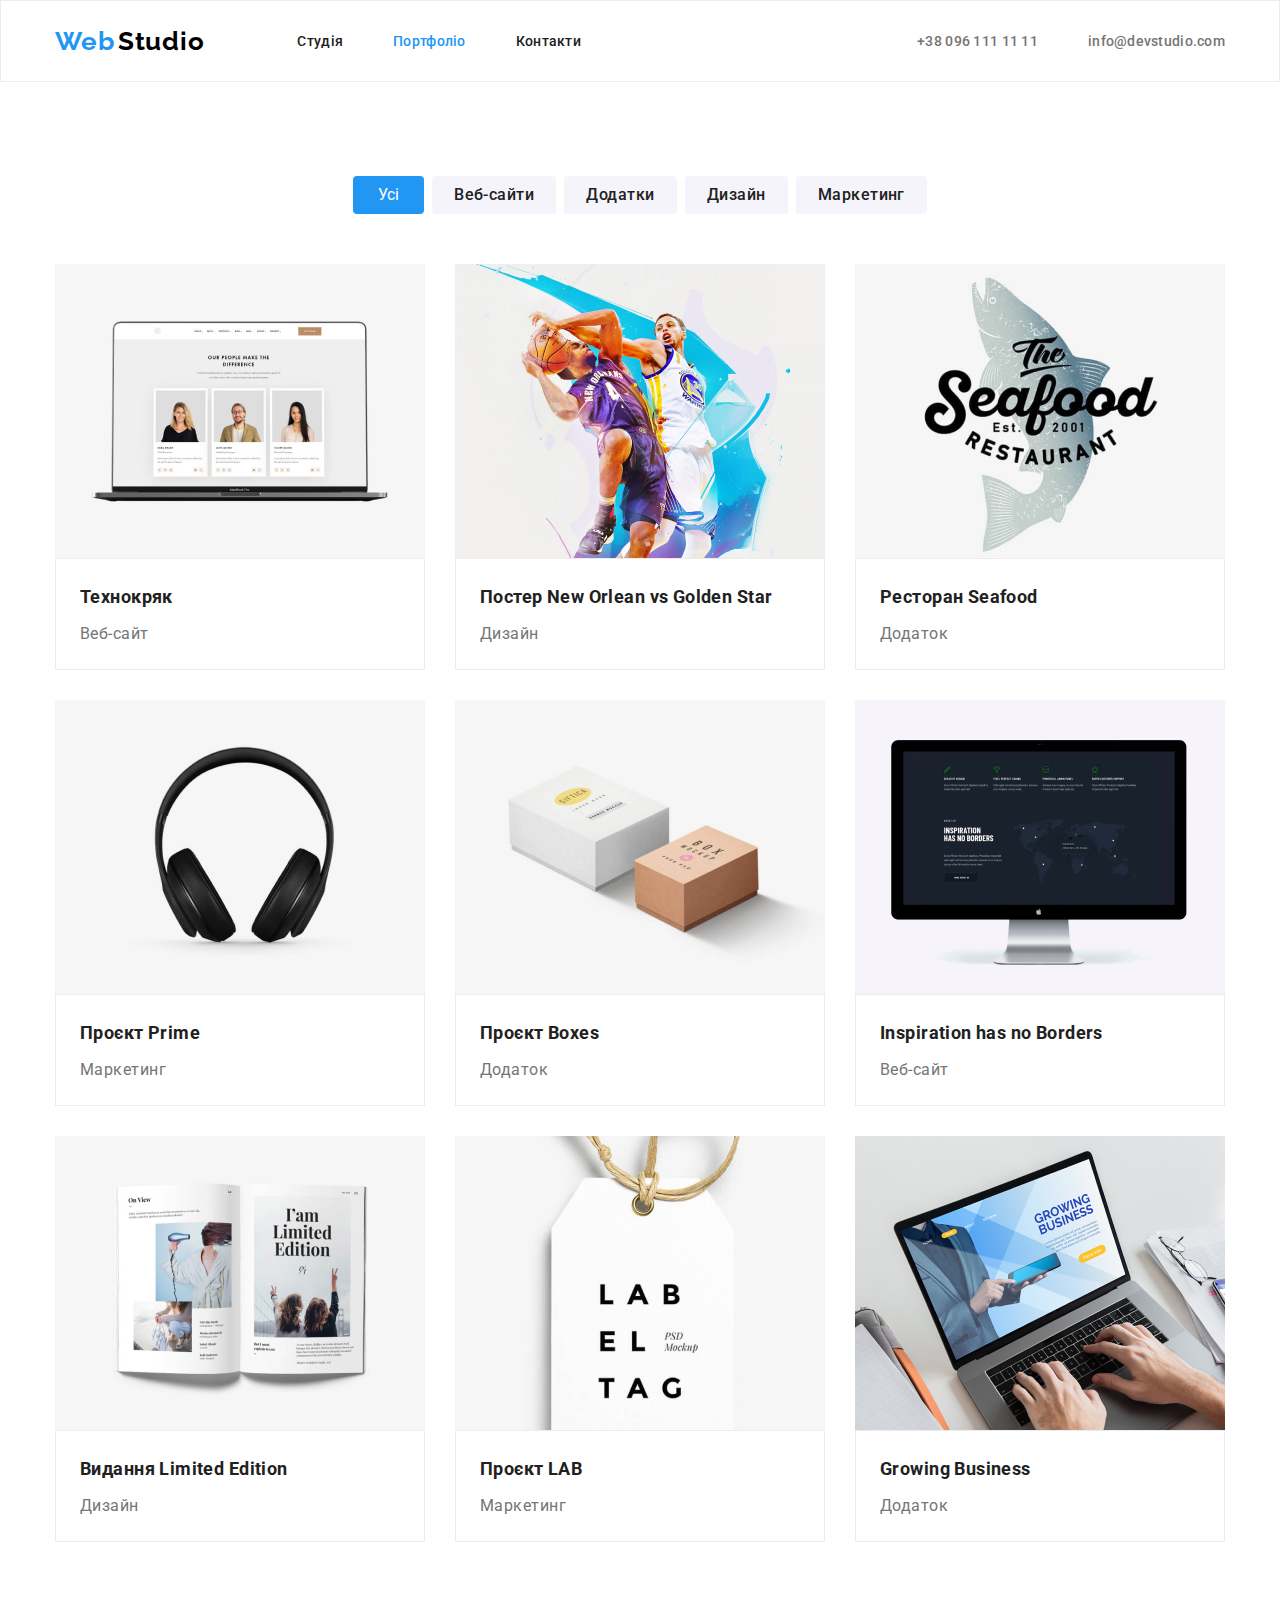
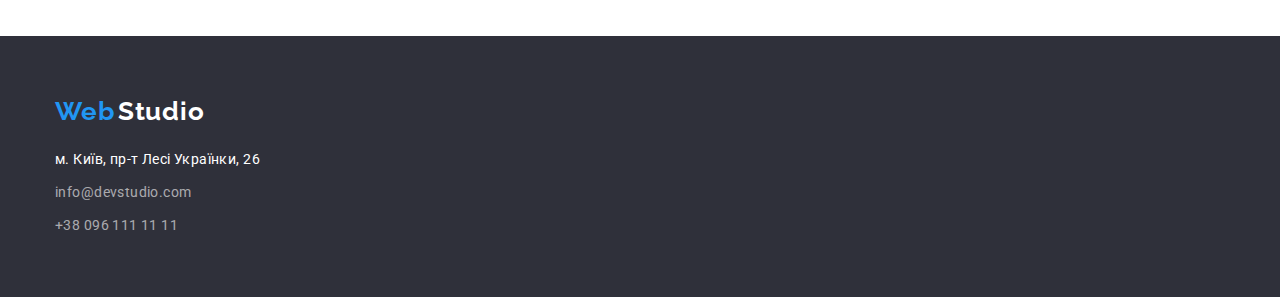
==== portfolio.html @ b94b622e "04" ====
<!DOCTYPE html>
<html lang="en">

<head>
    <meta charset="UTF-8">
    <meta http-equiv="X-UA-Compatible" content="IE=edge">
    <meta name="viewport" content="width=device-width, initial-scale=1.0">
    <title>webstudio</title>
    <link rel="stylesheet" href="https://cdn.jsdelivr.net/npm/modern-normalize@1.1.0/modern-normalize.min.css" />
    <link rel="preconnect" href="https://fonts.googleapis.com">
    <link rel="preconnect" href="https://fonts.gstatic.com" crossorigin>
    <link
        href="https://fonts.googleapis.com/css2?family=Montserrat:wght@400;700&family=Raleway:wght@700&family=Roboto:wght@400;500;700;900&display=swap"
        rel="stylesheet">
    <link rel="stylesheet" href="./css/style.css">
</head>

<body>
    <header>
        <div class="conteiner header-conteiner">
            <nav class="main-nav">
                <a href="/" class="logo link">
                    <span class="header-first-part">Web</span>
                    <span class="header-last-part">Studio</span>
                </a>
                <ul class="list header-nav">
                    <li class="header-nav-item"><a href="index.html" class="header-nav-studio link">Студія</a></li>
                    <li class="header-nav-item"><a href="" class="header-nav-portfolio link">Портфоліо</a></li>
                    <li class="header-nav-item"><a href="" class="header-nav-contact link">Контакти</a></li>
                </ul>
            </nav>
            <ul class="list after-nav">
                <li class="header-tel-link link"><a class="address-tel" href="tel:+380961111111">+38 096 111 11 11</a>
                </li>
                <li class="header-mail-link link"><a class="address-mails"
                        href="mailto:info@devstudio.com">info@devstudio.com</a></li>
            </ul>
        </div>
    </header>
    <main>
        <section>
            <div class="conteiner">
                <h1 class="visually-hidden">texsection</h1>
                <ul class="about-conteiner list">
                    <li class="list"><button type="button" class="main-about-all ">Усі</button></li>
                    <li class="list"><button type="button" class="main-about-line ">Веб-сайти</button></li>
                    <li class="list"><button type="button" class="main-about-line">Додатки</button></li>
                    <li class="list"><button type="button" class="main-about-line">Дизайн</button></li>
                    <li class="list"><button type="button" class="main-about-line">Маркетинг</button></li>
                </ul>
                <ul class="list list-conteiner">
                    <li class="progect-item">
                        <img src="./img/img8.jpg" alt="galery1">
                        <div class="item-text">
                            <h2 class="list-one">Технокряк</h2>
                            <p class="list-two">Веб-сайт</p>
                        </div>
                    </li>
                    <li class="progect-item">
                        <img src="./img/img 9.jpg" alt="galery2">
                        <div class="item-text">
                            <h2 class="list-one">Постер New Orlean vs Golden Star</h2>
                            <p class="list-two">Дизайн</p>
                        </div>
                    </li>
                    <li class="progect-item">
                        <img src="./img/img10.jpg" alt="galery3">
                        <div class="item-text">
                            <h2 class="list-one">Ресторан Seafood</h2>
                            <p class="list-two">Додаток</p>
                        </div>
                    </li>
                    <li class="progect-item">
                        <img src="./img/img11.jpg" alt="galery4">
                        <div class="item-text">
                            <h2 class="list-one">Проєкт Prime</h2>
                            <p class="list-two">Маркетинг</p>
                        </div>
                    </li>
                    <li class="progect-item">
                        <img src="./img/img12.jpg" alt="galery5">
                        <div class="item-text">
                            <h2 class="list-one">Проєкт Boxes</h2>
                            <p class="list-two">Додаток</p>
                        </div>
                    </li>
                    <li class="progect-item">
                        <img src="./img/img13.jpg" alt="galery6">
                        <div class="item-text">
                            <h2 class="list-one">Inspiration has no Borders</h2>
                            <p class="list-two">Веб-сайт</p>
                        </div>
                    </li>
                    <li class="progect-item">
                        <img src="./img/img14.jpg" alt="galery7">
                        <div class="item-text">
                            <h2 class="list-one">Видання Limited Edition</h2>
                            <p class="list-two">Дизайн</p>
                        </div>
                    </li>
                    <li class="progect-item">
                        <img src="./img/img15.jpg" alt="galery8">
                        <div class="item-text">
                            <h2 class="list-one">Проєкт LAB</h2>
                            <p class="list-two">Маркетинг</p>
                        </div>
                    </li>
                    <li class="progect-item">
                        <img src="./img/img16.png" alt="galery9">
                        <div class="item-text">
                            <h2 class="list-one">Growing Business</h2>
                            <p class="list-two">Додаток</p>
                        </div>
                    </li>
                </ul>
            </div>
        </section>
    </main>
    <footer class="footer">
        <div class="conteiner">
            <a href="./index.html" class="logo link">
                <span class="header-first-part">Web</span>
                <span class="header-last-parts">Studio</span>
            </a>
            <address>
                <ul class="link list">
                    <li class="address-item link"><a class="address" href="https://goo.gl/maps/7ASM1sJS5dJ5GdoQ7"
                            target="_blank" rel="noreferrer noopener">м.
                            Київ, пр-т Лесі Українки, 26</a></li>
                    <li class="address-item "><a class="address-mail link"
                            href="mailto:info@devstudio.com">info@devstudio.com</a></li>
                    <li class="address-item"><a class="address-mail link " href="tel:+380961111111">+38 096 111 11
                            11</a>
                    </li>
                </ul>
            </address>
        </div>
    </footer>
</body>

</html>
</body>

</html>
---- css/style.css ----
/*general stales*/
:root {
  --main-text-color: #212121;
  --secondary-text-color: #ffffff;
  --main-fond: 'Roboto', sans-serif;
  --accent-color: #2196f3;
  --background-color: #ffffff;
  --background-color: #2f303a;
}
body {
  font-family: var(--main-fond);
  background-color: var(--secondary-text-color);
  font-size: 14px;
  letter-spacing: 0.03em;
  color: var(--main-text-color);
}
html {
  box-sizing: border-box;
}

*,
*::before,
*::after {
  box-sizing: inherit;
}
h1,
h2,
h3,
h4,
h5,
h6,
p {
  margin: 0;
}
img {
  display: block;
  max-width: 100%;
  height: auto;
}
address {
  font-style: normal;
}
button {
  display: block;
  cursor: pointer;
  border: none;
  border-radius: 4px;
}
section {
  padding-top: 94px;
  padding-bottom: 94px;
}
.conteiner {
  width: 1200px;
  margin: 0 auto;
  padding: 0 15px;
}
.list {
  list-style: none;
  padding-left: 0;
  margin: 0;
}
.link {
  text-decoration: none;
}
/*header*/

.main-nav {
  display: flex;
  align-items: center;
}
.after-nav {
  display: flex;
  gap: 50px;
  margin-left: auto;
  align-items: center;
}
.header-nav {
  display: flex;
  align-items: center;
  margin-left: 93px;
}

.header-nav-item:not(:last-child) {
  margin-right: 50px;
}

.header-first-part {
  color: #2196f3;
  font-family: 'Raleway';
  font-style: normal;
  font-weight: 700;
  font-size: 26px;
  line-height: calc(31 / 26);
  letter-spacing: 0.03em;
}
.header-last-part {
  font-family: 'Raleway';
  font-style: normal;
  font-weight: 700;
  font-size: 26px;
  line-height: 31px;
  letter-spacing: 0.03em;
  color: #000000;
}

.header-nav-studios,
.header-mail-link {
  font-weight: 500;
  font-size: 14px;
  line-height: calc(16 / 14);
  letter-spacing: 0.02em;
  color: #2196f3;
  padding: 32px 0;
}

.header-nav-studios:hover {
  color: #2196f3;
}

.header-nav-portfolios {
  font-weight: 500;
  font-size: 14px;
  line-height: calc(16 / 14);
  letter-spacing: 0.02em;
  color: #212121;
}
.header-nav-portfolios,
.header-nav-contact {
  font-weight: 500;
  font-size: 14px;
  line-height: calc(16 / 14);
  letter-spacing: 0.02em;
  color: #212121;
}
.header-nav-portfolios:hover,
.header-nav-contact:hover {
  color: #2196f3;
}
.address-tel {
  font-weight: 500;
  font-size: 14px;
  line-height: calc(16 / 14);
  letter-spacing: 0.02em;
  text-decoration: none;
  color: #757575;
}
.address-tel::before {
  display: block;
  content: '';
  font-size: 14px;
  background-image: url(../icon/envelope.svg);
  background-repeat: no-repeat;
  background-position: center;
}
.address-tel:hover {
  color: #2196f3;
}
.address-mails {
  text-decoration: none;
  font-family: 'Roboto';
  font-weight: 500;
  font-size: 14px;
  line-height: 16px;
  letter-spacing: 0.02em;
  color: #2196f3;
}
.address-mails::before {
  display: block;
  content: '';
  background-image: url(../icon/Vector.svg);
}
.address-mails:hover {
  color: #2196f3;
}
/*hero*/
.hero {
  background-color: #2f303a;
  padding: 200px 0;
}
.hero-title {
  font-family: 'Roboto';
  font-style: normal;
  font-weight: 900;
  font-size: 44px;
  line-height: calc(60 / 44);
  text-align: center;
  letter-spacing: 0.06em;
  text-transform: uppercase;
  color: #ffffff;
  width: 696px;
  margin: 0 auto;
}
.hero-button {
  font-family: 'Roboto';
  font-style: normal;
  background: #2196f3;
  box-shadow: 0px 4px 4px rgba(0, 0, 0, 0.15);
  font-weight: 700;
  font-size: 16px;
  line-height: calc(30 / 16);
  color: #ffffff;
  cursor: pointer;
  letter-spacing: 0.06em;
  margin: 0 auto;
  margin-top: 30px;
  padding: 10px 32px;
}
/*about*/
.visually-hidden {
  position: absolute;
  width: 1px;
  height: 1px;
  margin: -1px;
  border: 0;
  padding: 0;
  white-space: nowrap;
  clip-path: inset(100%);
  clip: rect(0 0 0 0);
  overflow: hidden;
}
.about {
  display: flex;
  gap: 30px;
}
.item::before {
  display: block;
  content: '';
  height: 120px;
  background-repeat: no-repeat;
  background-position: center;
  background-color: #f5f4fa;
  border-radius: 4px;
  margin-bottom: 30px;
}
.item:nth-child(1)::before {
  background-image: url(../icon/antenna.svg);
}
.item:nth-child(2)::before {
  background-image: url(../icon/astronaut.svg);
}
.item:nth-child(3)::before {
  background-image: url(../icon/clock.svg);
}
.item:nth-child(4)::before {
  background-image: url(../icon/diagram.svg);
}
.about-title list {
  margin-bottom: 10px;
}

.about-title {
  font-weight: 700;
  font-size: 14px;
  line-height: calc(16 / 14);
  color: #212121;
  margin-bottom: 10px;
}
.about-title-after {
  font-weight: 400;
  font-size: 14px;
  line-height: calc(24 / 14);
  color: #757575;
}
/*work n*/
.work {
  padding-top: 0;
}
.work .list {
  display: flex;
}
.work-title {
  font-family: 'Roboto';
  font-style: normal;
  font-weight: 700;
  font-size: 36px;
  line-height: 42px;
  text-align: center;
  letter-spacing: 0.03em;
  color: #212121;
  margin-bottom: 50px;
}
.work-item {
  margin-right: 30px;
}
/*наша команда*/
.our-team {
  background-color: #f5f4fa;
}
.li-style {
  background: #ffffff;
  box-shadow: 0px 1px 3px rgba(0, 0, 0, 0.12), 0px 1px 1px rgba(0, 0, 0, 0.14),
    0px 2px 1px rgba(0, 0, 0, 0.2);
  border-radius: 0px 0px 4px 4px;
  background-image: url();
}

.komand-title {
  text-align: center;
  margin-bottom: 50px;
}
.komand-title {
  font-family: 'Roboto';
  font-style: normal;
  font-weight: 700;
  font-size: 36px;
  line-height: 42px;
  color: #212121;
}
.our-team-conteiner {
  display: flex;
  gap: 30px;
}
.our-conteiner {
  text-align: center;
  padding: 30px 0;
}
.komand-title-after {
  margin-bottom: 10px;
}
.komand-title-after {
  margin-right: auto;
  margin-left: auto;
  font-weight: 500;
  font-size: 16px;
  line-height: calc(19 / 16);
  color: #212121;
}
.komand-after {
  font-weight: 400;
  font-size: 16px;
  line-height: calc(19 / 16);
  color: #757575;
}
.our-icon {
  display: flex;
  width: 206px;
}
.our-client {
  font-family: 'Roboto';
  font-style: normal;
  font-weight: 700;
  font-size: 36px;
  line-height: 42px;
  text-align: center;
  letter-spacing: 0.03em;
  color: #212121;
  justify-content: center;
}
.clients {
  display: flex;
}
/*footer*/
.footer {
  background: #2f303a;
  padding: 60px 0;
}
.header-conteiner {
  display: flex;
  gap: 50px;
  align-items: center;
}
.link {
  text-decoration: none;
}

.logo link {
  padding-top: 60px;
  padding-bottom: 20px;
  color: #2196f3;
  font-family: 'Raleway';
  font-style: normal;
  font-weight: 700;
  font-size: 26px;
  line-height: calc(31 / 26);
  letter-spacing: 0.03em;
}
.header-last-parts {
  color: #ffffff;
}
address {
  margin-top: 20px;
}
.address {
  text-decoration: none;
  font-family: 'Roboto';
  font-style: normal;
  font-weight: 400;
  font-size: 14px;
  line-height: 24px;
  letter-spacing: 0.03em;
  color: #ffffff;
}
.address-item:not(:last-child) {
  margin-bottom: 9px;
}
.address:hover {
  color: #2196f3;
}

.address-mail {
  font-family: 'Roboto';
  font-style: normal;
  font-weight: 400;
  font-size: 14px;
  line-height: 24px;
  letter-spacing: 0.03em;
  color: rgba(255, 255, 255, 0.6);
}
.address-mail:hover {
  color: #2196f3;
}
.footer-icon {
  font-family: 'Roboto';
  font-style: normal;
  font-weight: 700;
  font-size: 14px;
  line-height: 16px;
  letter-spacing: 0.03em;
  text-transform: uppercase;
  color: #ffffff;
}
.foter-icon {
  display: flex;
  outline: #2196f3;
  margin-right: 516px;
  margin-bottom: 100px;
}

/*page2*/
header {
  border: 1px solid #ececec;
}
.header-first-part {
  color: #2196f3;
  font-family: 'Raleway';
  font-style: normal;
  font-weight: 700;
  font-size: 26px;
  line-height: calc(31 / 26);
  letter-spacing: 0.03em;
}

.header-last-part {
  font-family: 'Raleway';
  font-style: normal;
  font-weight: 700;
  font-size: 26px;
  line-height: 31px;
  letter-spacing: 0.03em;
  color: #000000;
}

.header-nav-studio,
.header-mail-link {
  font-weight: 500;
  font-size: 14px;
  line-height: calc(16 / 14);
  letter-spacing: 0.02em;
  color: #212121;
}

.header-nav-studio:hover {
  color: #2196f3;
}

.header-nav-portfolio {
  font-weight: 500;
  font-size: 14px;
  line-height: calc(16 / 14);
  letter-spacing: 0.02em;
  color: #2196f3;
}

.header-nav-portfolio,
.header-nav-contact {
  font-weight: 500;
  font-size: 14px;
  line-height: calc(16 / 14);
  letter-spacing: 0.02em;
  color: var(--#212121);
}

.header-nav-portfolio:hover,
.header-nav-contact:hover {
  color: #2196f3;
}
.address-mails {
  font-family: 'Roboto';
  font-weight: 500;
  font-size: 14px;
  line-height: 16px;
  letter-spacing: 0.02em;
  color: #757575;
}

.about-conteiner {
  display: flex;
  margin-bottom: 50px;
  justify-content: center;
  gap: 8px;
}
.main-about-line {
  padding: 6px 22px;
}
.main-about-all {
  padding: 6px 25px;
}
.main-about-all {
  background-color: #2196f3;
  color: #ffffff;
  font-family: 'Roboto';
  font-style: Medium;
  font-size: 16px;
  line-height: calc(26 / 16);
}
.list-conteiner {
  display: flex;
  flex-wrap: wrap;
  gap: 30px;
}
.item-text {
  padding: 20px 24px;
  border: 1px solid #ececec;
}
.list-one {
  margin-bottom: 4px;
}
.progect-item {
  flex-basis: calc((100% - 2 * 30) / 3);
}
.main-about-line {
  font-family: 'Roboto';
  font-weight: 500;
  font-size: 16px;
  line-height: calc(26 / 16);
  text-align: center;
  letter-spacing: 0.03em;
  color: #212121;
  cursor: pointer;
  background-color: #f5f4fa;
  justify-content: center;
}
.main-about-line:hover,
.main-about-line:focus {
  background-color: #2196f3;
  color: #ffffff;
}

.progect-item {
  width: 370px;
  flex-basis: ((100% - 30 * 2) / 3);
}
.list-one {
  font-weight: 700;
  font-size: 18px;
  line-height: calc(36 / 18);
  align-items: center;
}
.list-two {
  font-family: 'Roboto';
  font-style: normal;
  font-weight: 400;
  font-size: 16px;
  line-height: 30px;
  letter-spacing: 0.03em;
  color: #757575;
}

.header-last-parts {
  font-family: 'Raleway';
  font-style: normal;
  font-weight: 700;
  font-size: 26px;
  line-height: 31px;
  letter-spacing: 0.03em;
  color: #ffffff;
}
.address {
  text-decoration: none;
  font-family: 'Roboto';
  font-style: normal;
  font-weight: 400;
  font-size: 14px;
  line-height: 24px;
  letter-spacing: 0.03em;
  color: #ffffff;
}
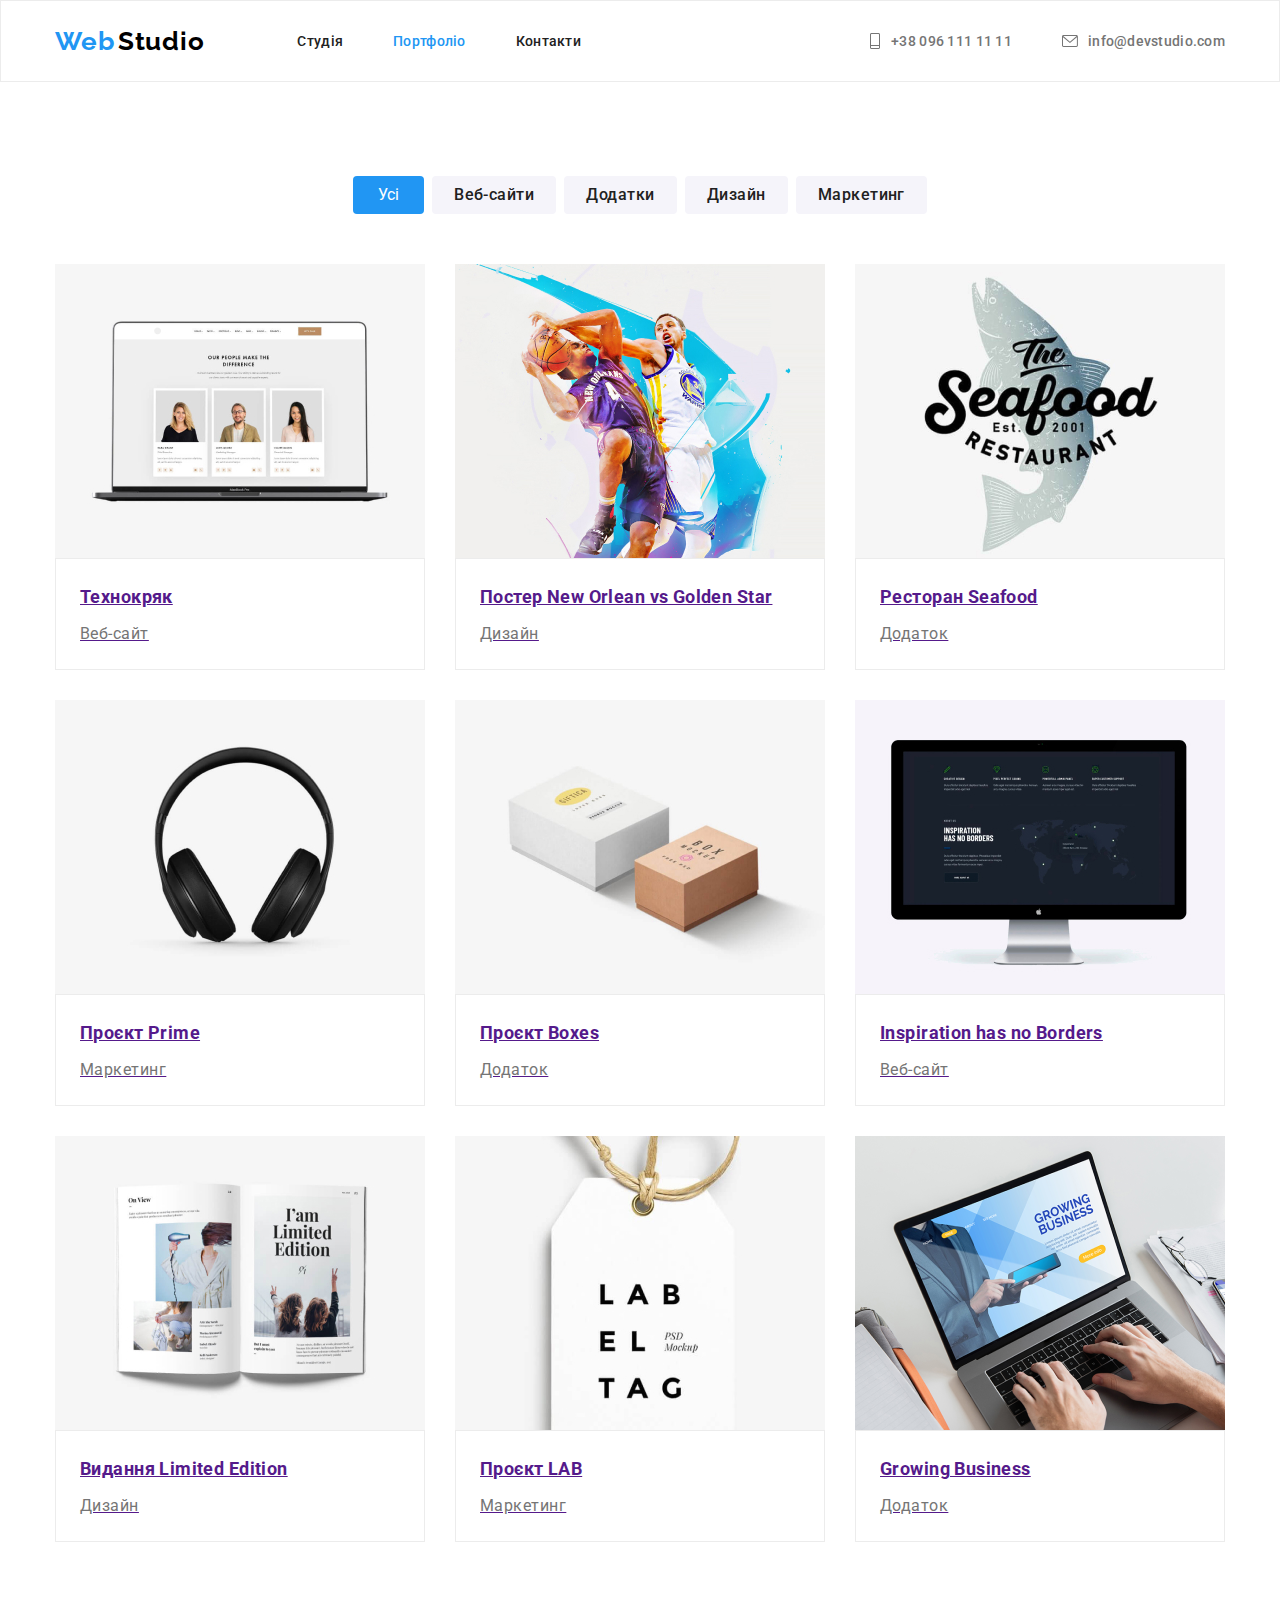
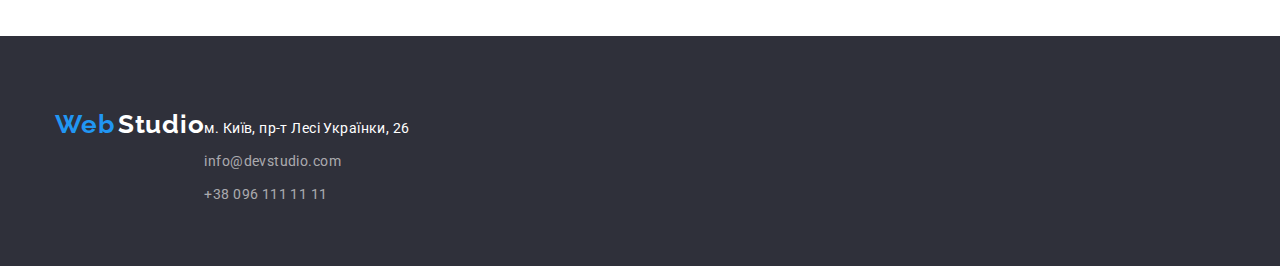
==== commit 3bdb7909: "04" ====
--- a/portfolio.html
+++ b/portfolio.html
@@ -30,11 +30,20 @@
                 </ul>
             </nav>
             <ul class="list after-nav">
-                <li class="header-tel-link link"><a class="address-tel" href="tel:+380961111111">+38 096 111 11 11</a>
+                <li class="header-tel-link link">
+                    <a class="address-tel" href="tel:+380961111111">
+                        <svg class="etel">
+                            <use href="./symbol-defs.svg#icon-Vector"></use>
+                        </svg>
+                        +38 096 111 11 11</a>
                 </li>
-                <li class="header-mail-link link"><a class="address-mails"
-                        href="mailto:info@devstudio.com">info@devstudio.com</a></li>
-            </ul>
+                <li class="header-mail-link link">
+                    <a class="address-mails" href="mailto:info@devstudio.com">
+                        <svg class="email">
+                            <use href="./symbol-defs.svg#icon-envelope"></use>
+                        </svg>
+                        info@devstudio.com</a>
+                </li>
         </div>
     </header>
     <main>
@@ -50,67 +59,85 @@
                 </ul>
                 <ul class="list list-conteiner">
                     <li class="progect-item">
-                        <img src="./img/img8.jpg" alt="galery1">
-                        <div class="item-text">
-                            <h2 class="list-one">Технокряк</h2>
-                            <p class="list-two">Веб-сайт</p>
-                        </div>
+                        <a class="progect-link" href="">
+                            <img src="./img/img8.jpg" alt="galery1" width="370">
+                            <div class="item-text">
+                                <h2 class="list-one">Технокряк</h2>
+                                <p class="list-two">Веб-сайт</p>
+                            </div>
+                        </a>
                     </li>
                     <li class="progect-item">
-                        <img src="./img/img 9.jpg" alt="galery2">
-                        <div class="item-text">
-                            <h2 class="list-one">Постер New Orlean vs Golden Star</h2>
-                            <p class="list-two">Дизайн</p>
-                        </div>
+                        <a class="progect-link" href="">
+                            <img src="./img/img 9.jpg" alt="galery2" width="370">
+                            <div class="item-text">
+                                <h2 class="list-one">Постер New Orlean vs Golden Star</h2>
+                                <p class="list-two">Дизайн</p>
+                            </div>
+                        </a>
                     </li>
                     <li class="progect-item">
-                        <img src="./img/img10.jpg" alt="galery3">
-                        <div class="item-text">
-                            <h2 class="list-one">Ресторан Seafood</h2>
-                            <p class="list-two">Додаток</p>
-                        </div>
+                        <a class="progect-link" href="">
+                            <img src="./img/img10.jpg" alt="galery3" width="370">
+                            <div class="item-text">
+                                <h2 class="list-one">Ресторан Seafood</h2>
+                                <p class="list-two">Додаток</p>
+                            </div>
+                        </a>
                     </li>
                     <li class="progect-item">
-                        <img src="./img/img11.jpg" alt="galery4">
-                        <div class="item-text">
-                            <h2 class="list-one">Проєкт Prime</h2>
-                            <p class="list-two">Маркетинг</p>
-                        </div>
+                        <a class="progect-link" href="">
+                            <img src="./img/img11.jpg" alt="galery4" width="370" width="370">
+                            <div class="item-text">
+                                <h2 class="list-one">Проєкт Prime</h2>
+                                <p class="list-two">Маркетинг</p>
+                            </div>
+                        </a>
                     </li>
                     <li class="progect-item">
-                        <img src="./img/img12.jpg" alt="galery5">
-                        <div class="item-text">
-                            <h2 class="list-one">Проєкт Boxes</h2>
-                            <p class="list-two">Додаток</p>
-                        </div>
+                        <a class="progect-link" href="">
+                            <img src="./img/img12.jpg" alt="galery5" width="370">
+                            <div class="item-text">
+                                <h2 class="list-one">Проєкт Boxes</h2>
+                                <p class="list-two">Додаток</p>
+                            </div>
+                        </a>
                     </li>
                     <li class="progect-item">
-                        <img src="./img/img13.jpg" alt="galery6">
-                        <div class="item-text">
-                            <h2 class="list-one">Inspiration has no Borders</h2>
-                            <p class="list-two">Веб-сайт</p>
-                        </div>
+                        <a class="progect-link" href="">
+                            <img src="./img/img13.jpg" alt="galery6" width="370">
+                            <div class="item-text">
+                                <h2 class="list-one">Inspiration has no Borders</h2>
+                                <p class="list-two">Веб-сайт</p>
+                            </div>
+                        </a>
                     </li>
                     <li class="progect-item">
-                        <img src="./img/img14.jpg" alt="galery7">
-                        <div class="item-text">
-                            <h2 class="list-one">Видання Limited Edition</h2>
-                            <p class="list-two">Дизайн</p>
-                        </div>
+                        <a class="progect-link" href="">
+                            <img src="./img/img14.jpg" alt="galery7" width="370">
+                            <div class="item-text">
+                                <h2 class="list-one">Видання Limited Edition</h2>
+                                <p class="list-two">Дизайн</p>
+                            </div>
+                        </a>
                     </li>
                     <li class="progect-item">
-                        <img src="./img/img15.jpg" alt="galery8">
-                        <div class="item-text">
-                            <h2 class="list-one">Проєкт LAB</h2>
-                            <p class="list-two">Маркетинг</p>
-                        </div>
+                        <a class="progect-link" href="">
+                            <img src="./img/img15.jpg" alt="galery8 width=" 370"">
+                            <div class="item-text">
+                                <h2 class="list-one">Проєкт LAB</h2>
+                                <p class="list-two">Маркетинг</p>
+                            </div>
+                        </a>
                     </li>
                     <li class="progect-item">
-                        <img src="./img/img16.png" alt="galery9">
-                        <div class="item-text">
-                            <h2 class="list-one">Growing Business</h2>
-                            <p class="list-two">Додаток</p>
-                        </div>
+                        <a class="progect-link" href="">
+                            <img src="./img/img16.png" alt="galery9" width="370">
+                            <div class="item-text">
+                                <h2 class="list-one">Growing Business</h2>
+                                <p class="list-two">Додаток</p>
+                            </div>
+                        </a>
                     </li>
                 </ul>
             </div>
--- a/css/style.css
+++ b/css/style.css
@@ -144,15 +144,10 @@
   letter-spacing: 0.02em;
   text-decoration: none;
   color: #757575;
-}
-.address-tel::before {
-  display: block;
-  content: '';
-  font-size: 14px;
-  background-image: url(../icon/envelope.svg);
-  background-repeat: no-repeat;
-  background-position: center;
-}
+  display: flex;
+  align-items: center;
+}
+
 .address-tel:hover {
   color: #2196f3;
 }
@@ -164,20 +159,40 @@
   line-height: 16px;
   letter-spacing: 0.02em;
   color: #2196f3;
-}
-.address-mails::before {
-  display: block;
-  content: '';
-  background-image: url(../icon/Vector.svg);
-}
+  display: flex;
+  align-items: center;
+}
+
 .address-mails:hover {
   color: #2196f3;
+}
+.etel {
+  width: 12px;
+  height: 16px;
+  align-items: center;
+  fill: currentColor;
+  margin-right: 10px;
+}
+.email {
+  width: 16px;
+  height: 12px;
+  margin-right: 10px;
+  align-items: center;
+  fill: currentColor;
 }
 /*hero*/
 .hero {
   background-color: #2f303a;
   padding: 200px 0;
-}
+  background-image: linear-gradient(rgba(47, 48, 58, 0.4), rgba(47, 48, 58, 0.4)),
+    url(../img/Img17.jpg);
+  background-repeat: no-repeat;
+  background-size: cover;
+  max-width: 1600px;
+  height: 600px;
+  margin: 0 auto;
+}
+
 .hero-title {
   font-family: 'Roboto';
   font-style: normal;
@@ -334,7 +349,33 @@
 }
 .our-icon {
   display: flex;
-  width: 206px;
+  align-items: center;
+  justify-content: center;
+  gap: 10px;
+  margin-top: 16px;
+}
+.komand-icon {
+  display: flex;
+  align-items: center;
+  justify-content: center;
+  width: 44px;
+  height: 44px;
+  color: #afb1b8;
+  border-radius: 50%;
+}
+.komand-icon:hover {
+  color: #afb1b8;
+}
+.komand-icon:focus {
+  color: #afb1b8;
+}
+.insta,
+.twitter,
+.face,
+.linke {
+  width: 20px;
+  height: 20px;
+  fill: currentColor;
 }
 .our-client {
   font-family: 'Roboto';
@@ -345,16 +386,41 @@
   text-align: center;
   letter-spacing: 0.03em;
   color: #212121;
+  margin-bottom: 50px;
+}
+.cli-link {
+  display: flex;
+  align-items: center;
   justify-content: center;
-}
-.clients {
-  display: flex;
+  width: 170px;
+  height: 92px;
+  border: 1px solid currentColor;
+  border-radius: 4px;
+  color: #afb1b8;
+}
+.cli,
+.cli-link:hover {
+  color: var(--accent-color);
+}
+.cli,
+.cli-link:focus {
+  color: var(--accent-color);
+}
+
+.cli {
+  display: flex;
+  gap: 30px;
+  fill: currentColor;
 }
 /*footer*/
 .footer {
   background: #2f303a;
   padding: 60px 0;
 }
+.footer .conteiner {
+  display: flex;
+  align-items: baseline;
+}
 .header-conteiner {
   display: flex;
   gap: 50px;
@@ -410,13 +476,9 @@
 .address-mail:hover {
   color: #2196f3;
 }
-.footer-icon {
-  font-family: 'Roboto';
-  font-style: normal;
-  font-weight: 700;
-  font-size: 14px;
+.footer-text {
+  font-weight: 700;
   line-height: 16px;
-  letter-spacing: 0.03em;
   text-transform: uppercase;
   color: #ffffff;
 }
@@ -426,7 +488,21 @@
   margin-right: 516px;
   margin-bottom: 100px;
 }
-
+.footer-icon {
+  display: flex;
+  align-items: center;
+  justify-content: center;
+  width: 44px;
+  height: 44px;
+  color: #afb1b8;
+  border-radius: 50%;
+}
+.komand-icon:hover {
+  color: var(--accent-color);
+}
+.komand-icon:focus {
+  color: var(--accent-color);
+}
 /*page2*/
 header {
   border: 1px solid #ececec;
@@ -506,6 +582,10 @@
 .main-about-all {
   padding: 6px 25px;
 }
+
+.main-about-all:hover {
+  border: 1px solid #212121;
+}
 .main-about-all {
   background-color: #2196f3;
   color: #ffffff;
@@ -545,8 +625,14 @@
 .main-about-line:focus {
   background-color: #2196f3;
   color: #ffffff;
-}
-
+  border: 1px solid #212121;
+}
+.progect-link {
+  display: block;
+}
+.progect-link:hover {
+  border: 1px solid #eeeeee;
+}
 .progect-item {
   width: 370px;
   flex-basis: ((100% - 30 * 2) / 3);
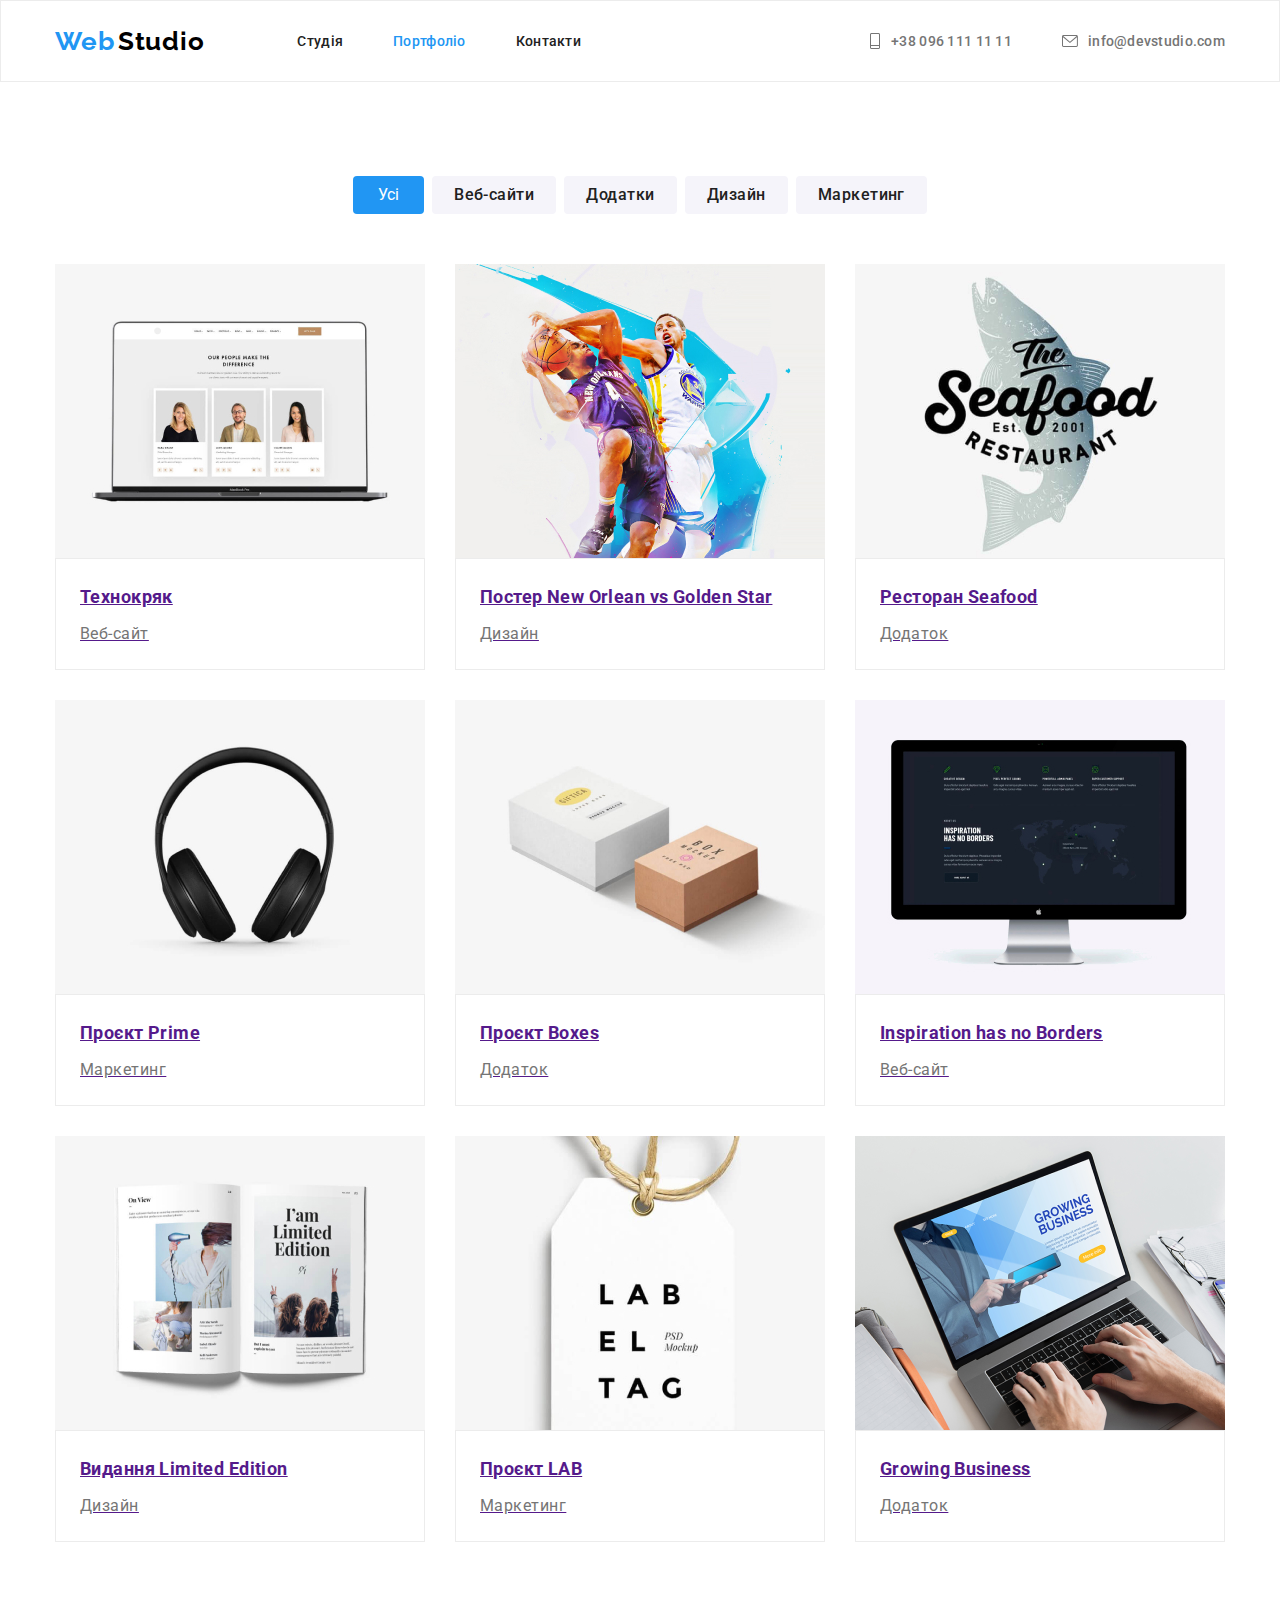
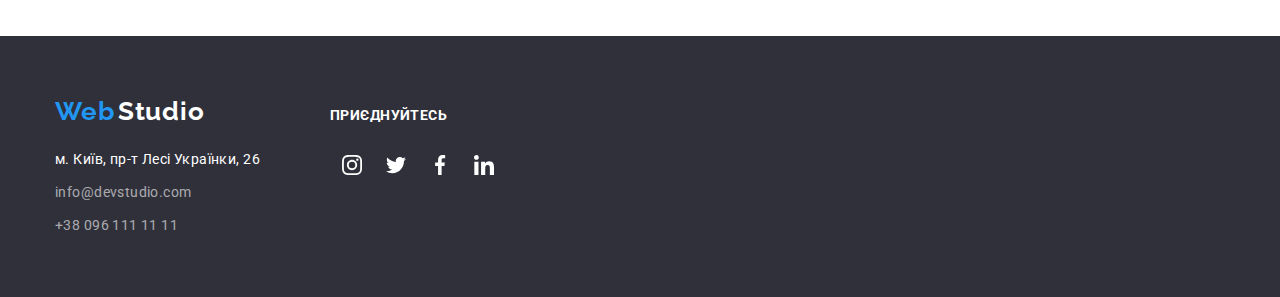
==== commit ef900ab2: "04" ====
--- a/portfolio.html
+++ b/portfolio.html
@@ -145,22 +145,57 @@
     </main>
     <footer class="footer">
         <div class="conteiner">
-            <a href="./index.html" class="logo link">
-                <span class="header-first-part">Web</span>
-                <span class="header-last-parts">Studio</span>
-            </a>
-            <address>
-                <ul class="link list">
-                    <li class="address-item link"><a class="address" href="https://goo.gl/maps/7ASM1sJS5dJ5GdoQ7"
-                            target="_blank" rel="noreferrer noopener">м.
-                            Київ, пр-т Лесі Українки, 26</a></li>
-                    <li class="address-item "><a class="address-mail link"
-                            href="mailto:info@devstudio.com">info@devstudio.com</a></li>
-                    <li class="address-item"><a class="address-mail link " href="tel:+380961111111">+38 096 111 11
-                            11</a>
-                    </li>
-                </ul>
-            </address>
+            <div>
+                <a href="./index.html" class="logo link">
+                    <span class="header-first-part">Web</span>
+                    <span class="header-last-parts">Studio</span>
+                </a>
+                <address>
+                    <ul class="link list">
+                        <li class="address-item link"><a class="address" href="https://goo.gl/maps/7ASM1sJS5dJ5GdoQ7"
+                                target="_blank" rel="noreferrer noopener">м.
+                                Київ, пр-т Лесі Українки, 26</a></li>
+                        <li class="address-item "><a class="address-mail link"
+                                href="mailto:info@devstudio.com">info@devstudio.com</a></li>
+                        <li class="address-item"><a class="address-mail link " href="tel:+380961111111">+38 096 111 11
+                                11</a>
+                        </li>
+                    </ul>
+                </address>
+            </div>
+            <div class="contact">
+                <p class="footer-text">приєднуйтесь</p>
+                <ul class="foter-our-icon list">
+                    <li>
+                        <a href="" class="footer-icon">
+                            <svg class="instag" width="20" heigth="20">
+                                <use href="./symbol-defs.svg#icon-instagram-2"></use>
+                            </svg>
+                        </a>
+                    </li>
+                    <li>
+                        <a href="" class="footer-icon">
+                            <svg class="twitter1" width="20" heigth="20">
+                                <use href="./symbol-defs.svg#icon-twitter-1"></use>
+                            </svg>
+                        </a>
+                    </li>
+                    <li>
+                        <a href="" class="footer-icon">
+                            <svg class="faceb" width="20" heigth="20">
+                                <use href="./symbol-defs.svg#icon-facebook-1"></use>
+                            </svg>
+                        </a>
+                    </li>
+                    <li>
+                        <a href="" class="footer-icon">
+                            <svg class="linked" width="20" heigth="20">
+                                <use href="./symbol-defs.svg#icon-linkedin-1"></use>
+                            </svg>
+                        </a>
+                    </li>
+                </ul>
+            </div>
         </div>
     </footer>
 </body>
--- a/css/style.css
+++ b/css/style.css
@@ -363,16 +363,13 @@
   color: #afb1b8;
   border-radius: 50%;
 }
-.komand-icon:hover {
-  color: #afb1b8;
-}
+.komand-icon:hover,
 .komand-icon:focus {
-  color: #afb1b8;
-}
-.insta,
-.twitter,
-.face,
-.linke {
+  background-color: var(--accent-color);
+  color: var(--secondary-text-color);
+}
+
+.social-icon {
   width: 20px;
   height: 20px;
   fill: currentColor;
@@ -398,16 +395,13 @@
   border-radius: 4px;
   color: #afb1b8;
 }
-.cli,
-.cli-link:hover {
-  color: var(--accent-color);
-}
-.cli,
+
+.cli-link:hover,
 .cli-link:focus {
   color: var(--accent-color);
 }
 
-.cli {
+.cli-list {
   display: flex;
   gap: 30px;
   fill: currentColor;
@@ -476,31 +470,43 @@
 .address-mail:hover {
   color: #2196f3;
 }
+.contact {
+  margin-left: 70px;
+}
 .footer-text {
   font-weight: 700;
   line-height: 16px;
   text-transform: uppercase;
   color: #ffffff;
-}
-.foter-icon {
-  display: flex;
-  outline: #2196f3;
-  margin-right: 516px;
-  margin-bottom: 100px;
-}
+  margin-bottom: 20px;
+}
+.foter-our-icon {
+  display: flex;
+  align-items: center;
+  justify-content: center;
+}
+
 .footer-icon {
   display: flex;
   align-items: center;
   justify-content: center;
   width: 44px;
   height: 44px;
-  color: #afb1b8;
+  color: #ffffff;
   border-radius: 50%;
 }
-.komand-icon:hover {
+.instag,
+.twitter1,
+.faceb,
+.linked {
+  width: 20px;
+  height: 20px;
+  fill: currentColor;
+}
+.footer-icon:hover {
   color: var(--accent-color);
 }
-.komand-icon:focus {
+.footer-icon:focus {
   color: var(--accent-color);
 }
 /*page2*/
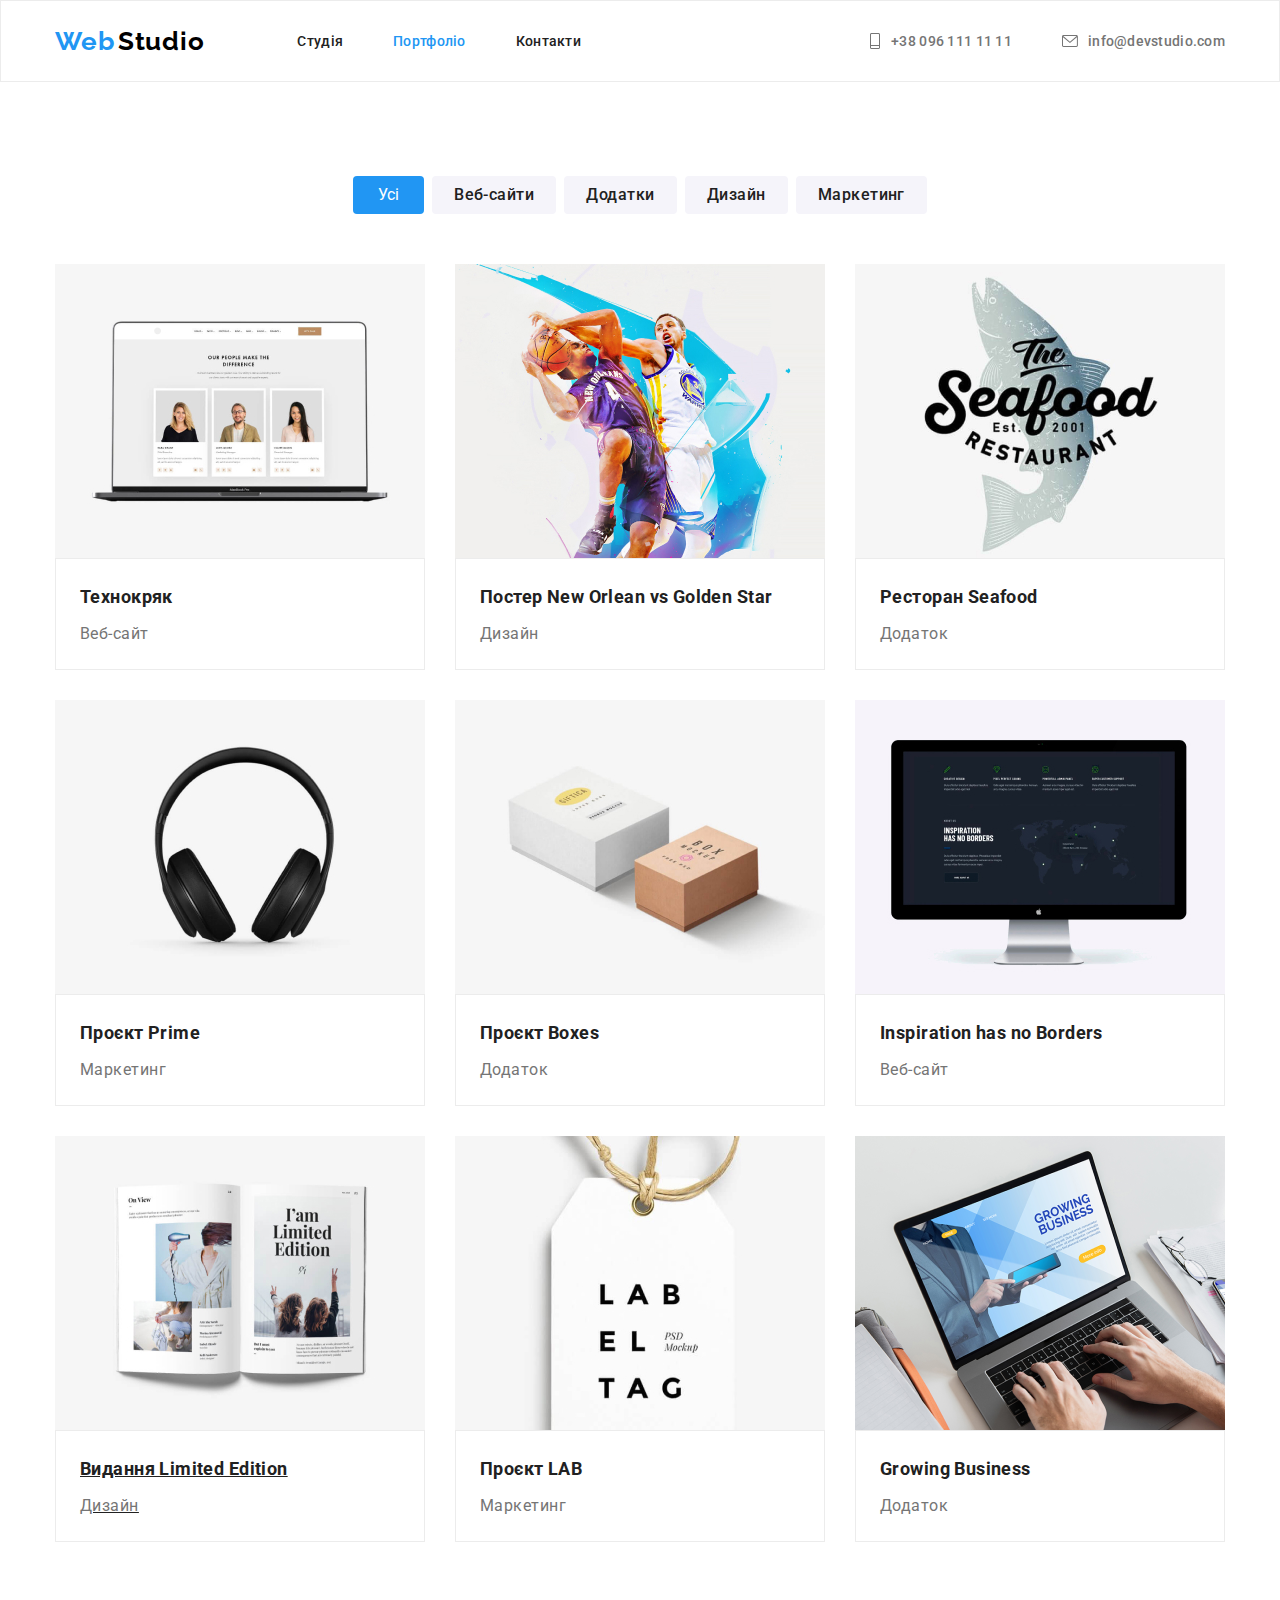
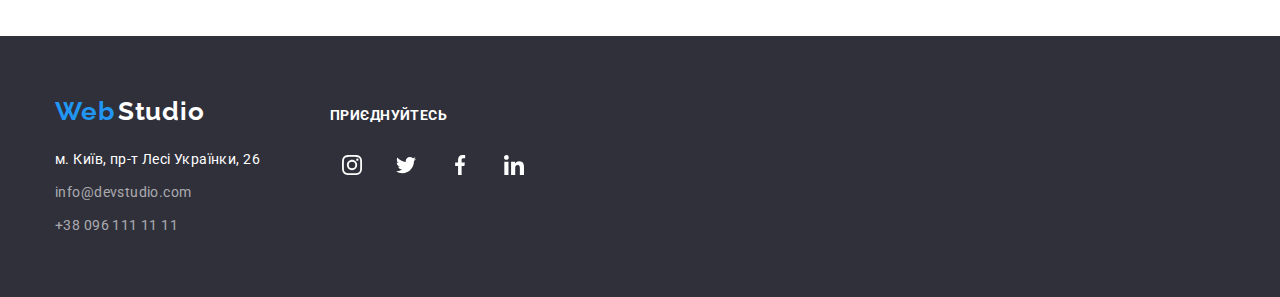
==== commit b4a65804: "05" ====
--- a/portfolio.html
+++ b/portfolio.html
@@ -59,7 +59,7 @@
                 </ul>
                 <ul class="list list-conteiner">
                     <li class="progect-item">
-                        <a class="progect-link" href="">
+                        <a class="progect-link link" href="">
                             <img src="./img/img8.jpg" alt="galery1" width="370">
                             <div class="item-text">
                                 <h2 class="list-one">Технокряк</h2>
@@ -68,7 +68,7 @@
                         </a>
                     </li>
                     <li class="progect-item">
-                        <a class="progect-link" href="">
+                        <a class="progect-link link" href="">
                             <img src="./img/img 9.jpg" alt="galery2" width="370">
                             <div class="item-text">
                                 <h2 class="list-one">Постер New Orlean vs Golden Star</h2>
@@ -77,7 +77,7 @@
                         </a>
                     </li>
                     <li class="progect-item">
-                        <a class="progect-link" href="">
+                        <a class="progect-link link" href="">
                             <img src="./img/img10.jpg" alt="galery3" width="370">
                             <div class="item-text">
                                 <h2 class="list-one">Ресторан Seafood</h2>
@@ -86,7 +86,7 @@
                         </a>
                     </li>
                     <li class="progect-item">
-                        <a class="progect-link" href="">
+                        <a class="progect-link link" href="">
                             <img src="./img/img11.jpg" alt="galery4" width="370" width="370">
                             <div class="item-text">
                                 <h2 class="list-one">Проєкт Prime</h2>
@@ -95,7 +95,7 @@
                         </a>
                     </li>
                     <li class="progect-item">
-                        <a class="progect-link" href="">
+                        <a class="progect-link link" href="">
                             <img src="./img/img12.jpg" alt="galery5" width="370">
                             <div class="item-text">
                                 <h2 class="list-one">Проєкт Boxes</h2>
@@ -104,7 +104,7 @@
                         </a>
                     </li>
                     <li class="progect-item">
-                        <a class="progect-link" href="">
+                        <a class="progect-link link" href="">
                             <img src="./img/img13.jpg" alt="galery6" width="370">
                             <div class="item-text">
                                 <h2 class="list-one">Inspiration has no Borders</h2>
@@ -122,7 +122,7 @@
                         </a>
                     </li>
                     <li class="progect-item">
-                        <a class="progect-link" href="">
+                        <a class="progect-link link" href="">
                             <img src="./img/img15.jpg" alt="galery8 width=" 370"">
                             <div class="item-text">
                                 <h2 class="list-one">Проєкт LAB</h2>
@@ -131,7 +131,7 @@
                         </a>
                     </li>
                     <li class="progect-item">
-                        <a class="progect-link" href="">
+                        <a class="progect-link link" href="">
                             <img src="./img/img16.png" alt="galery9" width="370">
                             <div class="item-text">
                                 <h2 class="list-one">Growing Business</h2>
--- a/css/style.css
+++ b/css/style.css
@@ -106,6 +106,7 @@
 
 .header-nav-studios,
 .header-mail-link {
+  position: relative;
   font-weight: 500;
   font-size: 14px;
   line-height: calc(16 / 14);
@@ -117,7 +118,20 @@
 .header-nav-studios:hover {
   color: #2196f3;
 }
-
+.header-nav-studios::after {
+  content: '';
+  display: block;
+  position: absolute;
+  bottom: 0;
+  width: 100%;
+  height: 4px;
+  background: #2196f3;
+  border-radius: 2px;
+  opacity: 0;
+}
+.header-nav-studios:hover::after {
+  opacity: 1;
+}
 .header-nav-portfolios {
   font-weight: 500;
   font-size: 14px;
@@ -284,6 +298,27 @@
 .work .list {
   display: flex;
 }
+.foto-info {
+  position: relative;
+}
+.overlay-box {
+  position: absolute;
+  bottom: 0;
+  left: 0;
+  background: rgba(47, 48, 58, 0.8);
+  width: 370px;
+  height: 70px;
+}
+.overlay-text {
+  font-weight: 700;
+  font-size: 14px;
+  line-height: calc(16px / 14px);
+  text-align: center;
+  margin-bottom: 27px;
+  letter-spacing: 0.03em;
+  text-transform: uppercase;
+  color: #ffffff;
+}
 .work-title {
   font-family: 'Roboto';
   font-style: normal;
@@ -406,6 +441,9 @@
   gap: 30px;
   fill: currentColor;
 }
+.cli {
+  fill: currentColor;
+}
 /*footer*/
 .footer {
   background: #2f303a;
@@ -484,6 +522,7 @@
   display: flex;
   align-items: center;
   justify-content: center;
+  gap: 10px;
 }
 
 .footer-icon {
@@ -503,11 +542,60 @@
   height: 20px;
   fill: currentColor;
 }
-.footer-icon:hover {
-  color: var(--accent-color);
-}
+.footer-icon:hover,
 .footer-icon:focus {
-  color: var(--accent-color);
+  background-color: var(--accent-color);
+}
+/* modal window*/
+
+.backgrop {
+  position: fixed;
+  top: 0;
+  left: 0;
+
+  width: 100%;
+  height: 100%;
+
+  background: rgba(0, 0, 0, 0.2);
+  opacity: 1;
+  visibility: visible;
+  pointer-events: initial;
+  transition: opacity 250ms linear, visibility 250ms linear;
+}
+.modal {
+  position: absolute;
+  top: 50%;
+  left: 30%;
+  transform: translate(-50% -50%);
+  background: #ffffff;
+  box-shadow: 0px 1px 3px rgba(0, 0, 0, 0.12), 0px 1px 1px rgba(0, 0, 0, 0.14),
+    0px 2px 1px rgba(0, 0, 0, 0.2);
+  border-radius: 4px;
+
+  width: 528px;
+  height: 581px;
+}
+.close-btn {
+  position: absolute;
+  top: 8px;
+  right: 8px;
+
+  display: flex;
+  align-items: center;
+  justify-content: center;
+
+  width: 30px;
+  height: 30px;
+  padding: 0;
+  cursor: pointer;
+  background: transparent;
+  border-radius: 50%;
+  border: 1px solid rgba(0, 0, 0, 0.1);
+}
+.backgrop.is-hidden {
+  opacity: 0;
+  visibility: hidden;
+  pointer-events: none;
 }
 /*page2*/
 header {
@@ -590,7 +678,8 @@
 }
 
 .main-about-all:hover {
-  border: 1px solid #212121;
+  box-shadow: 0px 3px 1px rgba(0, 0, 0, 0.1), 0px 1px 2px rgba(0, 0, 0, 0.08),
+    0px 2px 2px rgba(0, 0, 0, 0.12);
 }
 .main-about-all {
   background-color: #2196f3;
@@ -631,13 +720,17 @@
 .main-about-line:focus {
   background-color: #2196f3;
   color: #ffffff;
-  border: 1px solid #212121;
+  box-shadow: 0px 3px 1px rgba(0, 0, 0, 0.1), 0px 1px 2px rgba(0, 0, 0, 0.08),
+    0px 2px 2px rgba(0, 0, 0, 0.12);
 }
 .progect-link {
   display: block;
-}
-.progect-link:hover {
-  border: 1px solid #eeeeee;
+  color: inherit;
+}
+.progect-link:hover,
+.progect-link:focus {
+  box-shadow: 7px 8px 4px rgba(0, 0, 0, 0.12), 0px 4px 4px rgba(0, 0, 0, 0.06),
+    1px 4px 6px rgba(0, 0, 0, 0.16);
 }
 .progect-item {
   width: 370px;
